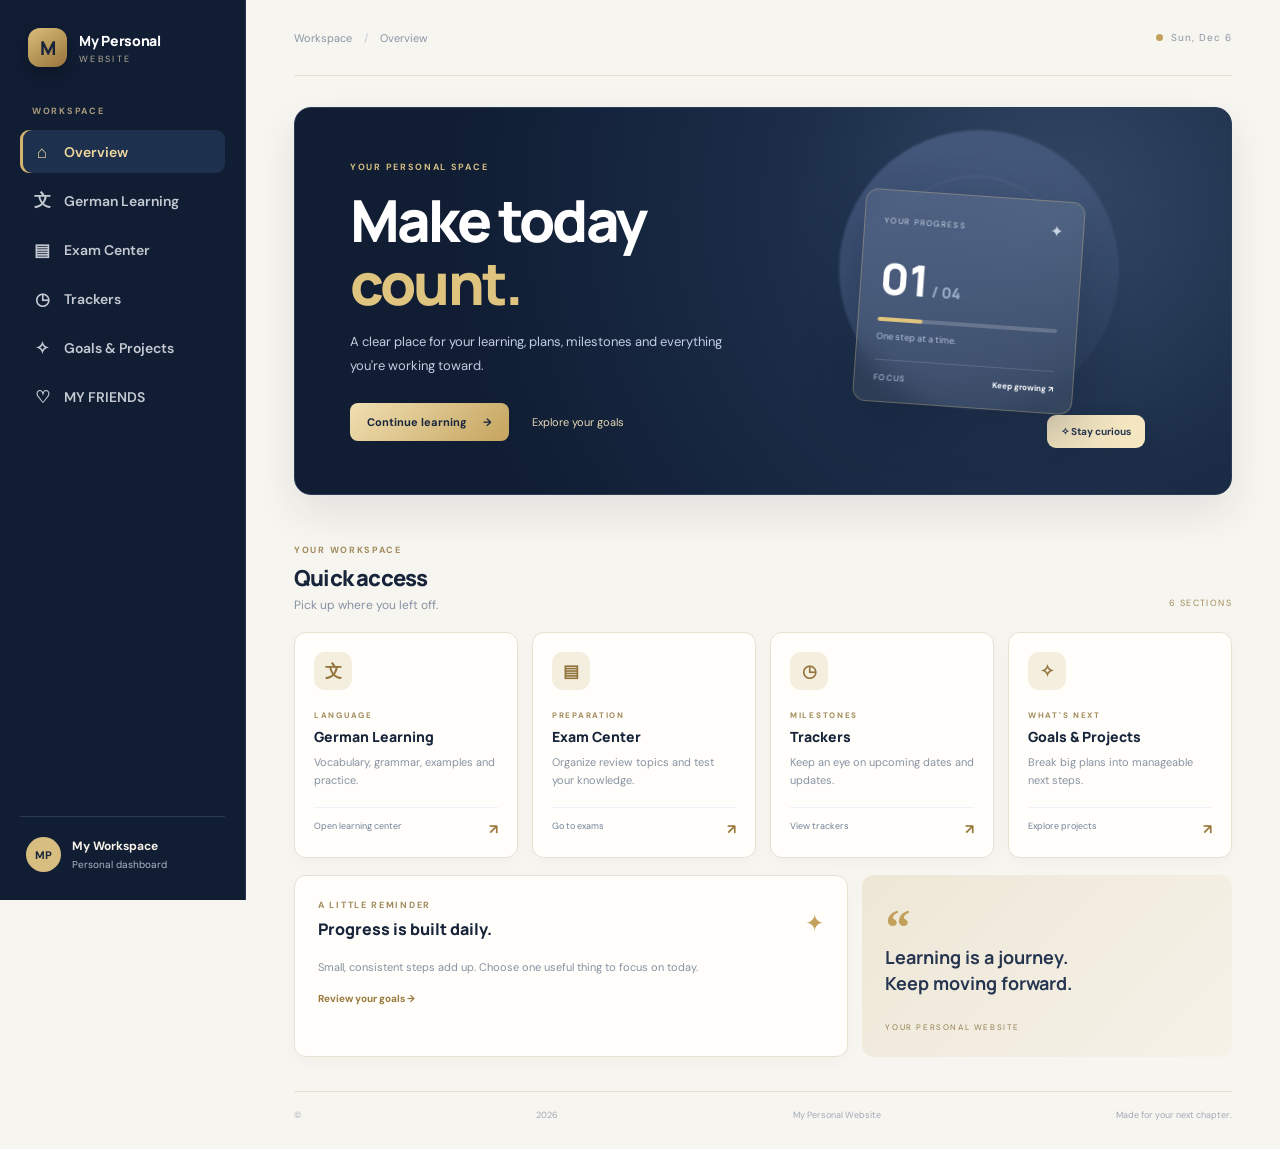
==== index.html @ 7b857af4 "Add MY FRIENDS navigation and refresh site assets" ====
<!doctype html>
<html lang="en">
<head>
  <meta charset="utf-8"><meta name="viewport" content="width=device-width, initial-scale=1">
  <meta name="description" content="My Personal Website — a personal hub for learning, exams, trackers and goals.">
  <title>My Personal Website</title><link rel="stylesheet" href="assets/style.css?v=3">
</head>
<body>
<div class="shell">
  <aside class="sidebar">
    <a class="brand" href="index.html"><span class="brand-mark">M</span><span><b>My Personal</b><small>WEBSITE</small></span></a>
    <div class="side-label">WORKSPACE</div>
    <nav class="nav">
      <a class="active" href="index.html"><span>⌂</span> Overview</a>
      <a href="german.html"><span>文</span> German Learning</a>
      <a href="exams.html"><span>▤</span> Exam Center</a>
      <a href="trackers.html"><span>◷</span> Trackers</a>
      <a href="goals.html"><span>✧</span> Goals & Projects</a>
      <a href="friends.html"><span>♡</span> MY FRIENDS</a>
    </nav>
    <div class="sidebar-bottom"><div class="avatar">MP</div><div><b>My Workspace</b><small>Personal dashboard</small></div></div>
  </aside>
  <main class="main">
    <header class="topbar"><div class="breadcrumb">Workspace <span>/</span> Overview</div><div class="top-actions"><span class="live-dot"></span><span id="today"></span></div></header>
    <section class="hero">
      <div class="hero-copy"><div class="eyebrow">YOUR PERSONAL SPACE</div><h1>Make today<br><em>count.</em></h1><p>A clear place for your learning, plans, milestones and everything you're working toward.</p><div class="hero-actions"><a class="btn btn-light" href="german.html">Continue learning <span>→</span></a><a class="text-link" href="goals.html">Explore your goals</a></div></div>
      <div class="hero-art"><div class="orb orb-one"></div><div class="orb orb-two"></div><div class="glass-card"><div class="mini-top"><span>YOUR PROGRESS</span><span class="mini-icon">✦</span></div><div class="big-number">01<span> / 04</span></div><div class="progress-track"><i style="width:25%"></i></div><small>One step at a time.</small><div class="mini-line"></div><div class="mini-bottom"><span>FOCUS</span><b>Keep growing ↗</b></div></div><div class="float-chip">✧ Stay curious</div></div>
    </section>
    <section class="section-head"><div><div class="eyebrow dark">YOUR WORKSPACE</div><h2>Quick access</h2><p>Pick up where you left off.</p></div><span class="section-note">6 SECTIONS</span></section>
    <section class="card-grid">
      <a class="feature-card" href="german.html"><div class="feature-icon lavender">文</div><div class="card-kicker">LANGUAGE</div><h3>German Learning</h3><p>Vocabulary, grammar, examples and practice.</p><div class="card-foot">Open learning center <b>↗</b></div></a>
      <a class="feature-card" href="exams.html"><div class="feature-icon blue">▤</div><div class="card-kicker">PREPARATION</div><h3>Exam Center</h3><p>Organize review topics and test your knowledge.</p><div class="card-foot">Go to exams <b>↗</b></div></a>
      <a class="feature-card" href="trackers.html"><div class="feature-icon peach">◷</div><div class="card-kicker">MILESTONES</div><h3>Trackers</h3><p>Keep an eye on upcoming dates and updates.</p><div class="card-foot">View trackers <b>↗</b></div></a>
      <a class="feature-card" href="goals.html"><div class="feature-icon mint">✧</div><div class="card-kicker">WHAT'S NEXT</div><h3>Goals & Projects</h3><p>Break big plans into manageable next steps.</p><div class="card-foot">Explore projects <b>↗</b></div></a>
    </section>
    <section class="bottom-grid"><div class="panel"><div class="panel-head"><div><div class="eyebrow dark">A LITTLE REMINDER</div><h3>Progress is built daily.</h3></div><span class="spark">✦</span></div><p>Small, consistent steps add up. Choose one useful thing to focus on today.</p><a class="inline-link" href="goals.html">Review your goals →</a></div><div class="quote-panel"><div class="quote-mark">“</div><blockquote>Learning is a journey.<br>Keep moving forward.</blockquote><span>YOUR PERSONAL WEBSITE</span></div></section>
    <footer>© <span class="year"></span> My Personal Website <span>Made for your next chapter.</span></footer>
  </main>
</div><script src="assets/app.js?v=3"></script></body></html>
---- assets/style.css ----
@import url('https://fonts.googleapis.com/css2?family=DM+Sans:wght@400;500;600;700&family=Manrope:wght@400;500;600;700;800&display=swap');
:root{--ink:#17243a;--muted:#788397;--line:#e8edf3;--navy:#14233b;--blue:#6f8fe8;--bg:#f6f8fb}*{box-sizing:border-box}body{margin:0;background:var(--bg);color:var(--ink);font-family:'DM Sans',sans-serif;font-size:14px}.shell{min-height:100vh}.sidebar{position:fixed;inset:0 auto 0 0;width:246px;background:#fff;border-right:1px solid var(--line);padding:28px 20px;display:flex;flex-direction:column;z-index:5}.brand{display:flex;align-items:center;gap:12px;text-decoration:none;color:var(--ink);padding:0 8px 38px}.brand-mark{width:39px;height:39px;border-radius:12px;background:linear-gradient(145deg,#263c60,#7792d8);display:grid;place-items:center;color:white;font:800 19px Manrope;box-shadow:0 7px 16px #526b9c35}.brand b{display:block;font:800 14px Manrope;letter-spacing:-.3px}.brand small{display:block;font-size:9px;letter-spacing:2.3px;color:#8994a6;margin-top:3px}.side-label,.eyebrow,.card-kicker{font-size:9px;letter-spacing:1.7px;font-weight:700;color:#9aa5b5}.side-label{padding:0 12px 13px}.nav{display:grid;gap:6px}.nav a{height:43px;display:flex;align-items:center;gap:13px;padding:0 13px;text-decoration:none;color:#738096;border-radius:9px;font-weight:600;transition:.2s}.nav a span{width:18px;text-align:center;font-size:17px}.nav a:hover,.nav a.active{background:#f0f3fa;color:#304d80}.nav a.active{box-shadow:inset 3px 0 #718bd0}.sidebar-bottom{margin-top:auto;border-top:1px solid var(--line);padding:20px 6px 0;display:flex;align-items:center;gap:11px}.avatar{width:35px;height:35px;border-radius:50%;background:#e8edf8;color:#526b9c;display:grid;place-items:center;font-size:11px;font-weight:700}.sidebar-bottom b{display:block;font-size:12px}.sidebar-bottom small{font-size:10px;color:#96a0af}.main{margin-left:246px;padding:0 48px 28px;max-width:1600px}.topbar{height:76px;display:flex;align-items:center;justify-content:space-between;border-bottom:1px solid var(--line);font-size:11px;color:#8a95a6}.breadcrumb span{padding:0 9px;color:#c1c8d2}.breadcrumb a{color:inherit;text-decoration:none}.top-actions{font-size:10px;letter-spacing:1px;display:flex;align-items:center;gap:8px}.live-dot{width:7px;height:7px;border-radius:50%;background:#72b99c}.hero{margin:31px 0 49px;min-height:330px;border-radius:17px;background:linear-gradient(112deg,#14233b 0%,#243c61 64%,#415b86 100%);color:white;overflow:hidden;position:relative;padding:53px 55px;display:flex;align-items:center}.hero-copy{position:relative;z-index:2;max-width:480px}.hero .eyebrow{color:#a9bbdc}.hero h1,.page-hero h1{font:800 clamp(38px,5vw,58px)/1.08 Manrope;letter-spacing:-2.8px;margin:16px 0}.hero h1 em,.page-hero h1 em{font-style:normal;color:#a9bce9}.hero p{color:#c3cde0;line-height:1.8;max-width:390px;font-size:13px}.hero-actions{display:flex;align-items:center;gap:23px;margin-top:26px}.btn{border:0;border-radius:8px;padding:12px 17px;font:700 11px 'DM Sans';cursor:pointer;text-decoration:none;display:inline-flex;align-items:center;gap:16px;transition:.2s}.btn:hover{transform:translateY(-1px)}.btn-light{background:white;color:#203654}.btn-dark{background:#1d3150;color:white}.text-link{font-size:11px;color:#d5deee;text-decoration:none}.hero-art{position:absolute;right:8%;top:0;width:40%;height:100%;display:grid;place-items:center}.orb{position:absolute;border-radius:50%;filter:blur(1px)}.orb-one{width:280px;height:280px;background:linear-gradient(135deg,#8ea5dc55,#8ea5dc08);right:10%;top:22px}.orb-two{width:190px;height:190px;border:1px solid #ffffff20;right:23%;top:68px}.glass-card{width:220px;padding:19px;border:1px solid #ffffff35;background:#ffffff12;backdrop-filter:blur(12px);border-radius:13px;position:relative;z-index:1;box-shadow:0 18px 60px #0b142b55;transform:rotate(4deg)}.mini-top,.mini-bottom{display:flex;justify-content:space-between;align-items:center;font-size:8px;letter-spacing:1.3px;color:#cbd5e8}.mini-icon{font-size:16px}.big-number{font:800 43px Manrope;margin:18px 0 10px}.big-number span{font-size:15px;color:#9aabc9}.progress-track{height:4px;background:#ffffff30;border-radius:8px;overflow:hidden}.progress-track i{display:block;height:100%;background:#c1d0f2;border-radius:8px}.glass-card>small{display:block;color:#b6c4dd;font-size:9px;margin-top:9px}.mini-line{height:1px;background:#ffffff24;margin:17px 0 12px}.mini-bottom b{color:white;letter-spacing:0}.float-chip{position:absolute;bottom:46px;right:3%;padding:10px 14px;border-radius:9px;background:#ffffffeb;color:#354a6d;font-size:10px;font-weight:700;box-shadow:0 8px 20px #11182720}.section-head{display:flex;justify-content:space-between;align-items:end;margin:0 0 19px}.eyebrow.dark{color:#94a0b1}.section-head h2,.content-panel h2{font:800 22px Manrope;letter-spacing:-.8px;margin:7px 0 4px}.section-head p{color:#8792a3;font-size:12px;margin:0}.section-note{font-size:9px;letter-spacing:1.4px;color:#a0a9b7;padding-bottom:4px}.card-grid{display:grid;grid-template-columns:repeat(4,1fr);gap:14px}.feature-card,.topic-card{background:white;border:1px solid var(--line);border-radius:12px;padding:19px;text-decoration:none;color:inherit;transition:.2s;min-width:0}.feature-card:hover{transform:translateY(-3px);box-shadow:0 12px 30px #263a5c10;border-color:#d8e0ee}.feature-icon{width:38px;height:38px;border-radius:11px;display:grid;place-items:center;font-weight:700;font-size:17px;margin-bottom:20px}.lavender{background:#f0edfc;color:#8174c8}.blue{background:#eaf1fc;color:#6486c5}.peach{background:#fff0e7;color:#d48b61}.mint{background:#e8f5f0;color:#64a58d}.card-kicker{font-size:8px}.feature-card h3,.topic-card h3,.step-card h3{font:800 14px Manrope;margin:7px 0}.feature-card p,.topic-card p,.step-card p{font-size:11px;line-height:1.65;color:#8792a3;min-height:37px;margin:0}.card-foot{border-top:1px solid #eff2f6;margin-top:17px;padding-top:12px;font-size:9px;color:#71809a;display:flex;justify-content:space-between}.card-foot b{font-size:14px;color:#506b9a}.bottom-grid{display:grid;grid-template-columns:1.2fr .8fr;gap:14px;margin-top:17px}.panel,.quote-panel{background:white;border:1px solid var(--line);border-radius:12px;padding:23px}.panel-head{display:flex;justify-content:space-between;align-items:center}.panel h3{font:800 16px Manrope;margin:7px 0}.panel p{font-size:11px;color:#8490a1;line-height:1.7}.spark{font-size:23px;color:#a2b3d6}.inline-link{font-size:10px;font-weight:700;color:#5873a3;text-decoration:none}.quote-panel{background:#edf1f8;border:0;position:relative;overflow:hidden}.quote-mark{font:700 50px Georgia;color:#9eafd0;height:39px}.quote-panel blockquote{font:700 18px/1.45 Manrope;color:#344967;margin:7px 0 20px}.quote-panel>span{font-size:8px;letter-spacing:1.6px;color:#8a98ae}.main footer{border-top:1px solid var(--line);margin-top:34px;padding-top:17px;display:flex;justify-content:space-between;color:#a1aab7;font-size:9px}.page-hero{padding:48px 0 28px}.page-hero h1{font-size:45px;color:#17243a;margin:13px 0}.page-hero h1 em{color:#718ac3}.page-hero p{color:#8591a2;font-size:13px;line-height:1.7}.stats-row{display:grid;grid-template-columns:repeat(3,1fr);gap:13px;margin:8px 0 38px}.stat-card{background:white;border:1px solid var(--line);border-radius:11px;padding:18px}.stat-card small{display:block;font-size:8px;letter-spacing:1.3px;color:#9aa5b5}.stat-card strong{display:block;font:800 17px Manrope;margin:10px 0 4px}.stat-card span{font-size:10px;color:#8c97a7}.topic-grid{display:grid;grid-template-columns:repeat(4,1fr);gap:13px}.topic-card{padding:18px}.topic-card .feature-icon{margin-bottom:15px}.tag{display:inline-block;background:#f0f3f8;color:#71809a;padding:6px 9px;border-radius:5px;font-size:9px;margin-top:14px}.content-panel{margin-top:26px}.content-panel h2{margin-bottom:14px}.vocab-list{display:grid;grid-template-columns:1fr 1fr;gap:0 22px}.vocab-list div{display:flex;justify-content:space-between;gap:10px;padding:13px 0;border-bottom:1px solid #eef1f5;font-size:11px}.vocab-list span{color:#8792a3}.callout{margin-top:18px;background:#f3f6fb;border-left:3px solid #8da2ce;padding:12px 14px;color:#687a99;font-size:10px}.checklist{display:grid;gap:13px;margin:20px 0}.checklist label{display:flex;align-items:center;gap:11px;font-size:12px;color:#536178}.checklist input{accent-color:#6d85ba;width:15px;height:15px}.add-row{display:flex;gap:8px;margin-top:18px}.add-row input{flex:1;min-width:0;border:1px solid #e4e9f0;border-radius:8px;padding:11px 12px;font:11px 'DM Sans';outline:none}.add-row input:focus{border-color:#8da2ce}.muted{color:#8b96a5}.small{font-size:10px}.steps-grid{display:grid;grid-template-columns:repeat(3,1fr);gap:13px}.step-card{background:white;border:1px solid var(--line);border-radius:11px;padding:20px}.step-card>b{font:800 20px Manrope;color:#a6b5d2}.step-card p{min-height:0}.tracker-grid{display:grid;grid-template-columns:1fr 1fr;gap:14px}.countdown-card{background:linear-gradient(135deg,#172944,#405b83);border-radius:13px;padding:27px;color:white;min-height:270px}.countdown-card .eyebrow{color:#b8c7e1}.countdown-card h2,.tracker-side h2{font:800 20px Manrope;margin:12px 0 5px}.countdown-card p,.tracker-side p{font-size:11px;color:#c1cde0;line-height:1.6}.countdown-number{font:800 65px Manrope;letter-spacing:-3px;margin:18px 0 0}.countdown-label{font-size:8px;letter-spacing:1.7px;color:#c5d2e8}.countdown-date{font-size:10px;color:#d5deed;margin-top:15px}.tracker-side{background:white;border:1px solid var(--line);border-radius:13px;padding:24px}.tracker-side .feature-icon{margin-bottom:13px}.tracker-side p{color:#8792a3}.station-list{list-style:none;padding:0;margin:12px 0 0}.station-list li{font-size:11px;border-top:1px solid #edf0f4;padding:10px 0;display:flex;justify-content:space-between;color:#58677e}.station-list button{border:0;background:none;color:#b0bac8;cursor:pointer}.goal-list{display:grid;gap:9px}.goal-item{display:flex;align-items:center;gap:11px;padding:11px 12px;border:1px solid #edf0f4;border-radius:8px;font-size:11px}.goal-item input{accent-color:#7189bd}.goal-item.done span{text-decoration:line-through;color:#a4adba}.goal-item button{margin-left:auto;border:0;background:none;color:#aab3c0;cursor:pointer}.empty{font-size:11px;color:#9aa4b2;padding:10px 0}@media(max-width:1100px){.main{padding:0 28px 25px}.card-grid,.topic-grid{grid-template-columns:repeat(2,1fr)}.hero-art{right:2%}}@media(max-width:760px){.sidebar{position:relative;width:auto;height:auto;padding:13px 16px;border-right:0;border-bottom:1px solid var(--line)}.brand{padding:0 3px 12px}.side-label,.sidebar-bottom{display:none}.nav{display:flex;overflow:auto;gap:4px}.nav a{height:36px;white-space:nowrap;padding:0 10px;font-size:10px}.nav a span{font-size:13px}.main{margin:0;padding:0 17px 24px}.topbar{height:54px}.hero{padding:32px 25px;min-height:300px;margin:20px 0 35px}.hero-art{opacity:.27;right:-16%;width:60%}.hero-copy{max-width:100%}.hero h1{font-size:43px}.card-grid,.topic-grid,.bottom-grid,.tracker-grid,.stats-row,.steps-grid{grid-template-columns:1fr 1fr}.page-hero{padding:35px 0 20px}.page-hero h1{font-size:37px}.vocab-list{grid-template-columns:1fr}.tracker-grid{grid-template-columns:1fr}.main footer{gap:10px}.float-chip{display:none}}@media(max-width:450px){.card-grid,.topic-grid,.stats-row,.steps-grid{grid-template-columns:1fr}.hero-actions{gap:12px;flex-wrap:wrap}.top-actions{font-size:8px}.section-head h2{font-size:20px}.feature-card p{min-height:0}}


/* Premium navy & gold theme */
:root{--ink:#17243a;--muted:#7d8798;--line:#e8e1d2;--navy:#101d33;--blue:#c5a45e;--bg:#f7f5ef}
body{background:#f7f5ef;color:#17243a}
.sidebar{background:#101d33;border-right:1px solid #263650;color:#f7f2e8}
.brand{color:#fff}
.brand-mark{background:linear-gradient(145deg,#d9bd7a,#98743a);color:#17243a;box-shadow:0 7px 18px #0004}
.brand small{color:#b7ad99}
.side-label{color:#a99b7c}
.nav a{color:#c4c9d2}
.nav a:hover,.nav a.active{background:#1d304d;color:#f0d99f}
.nav a.active{box-shadow:inset 3px 0 #d3b36e}
.sidebar-bottom{border-top-color:#293952}
.avatar{background:#d7bd80;color:#17243a}
.sidebar-bottom b{color:#f7f2e8}
.sidebar-bottom small{color:#aeb8c7}
.topbar{border-bottom-color:#e8e1d2}
.live-dot{background:#c3a15c}
.hero{background:radial-gradient(circle at 82% 25%,#344866 0,#1b2d48 34%,#101d33 75%);border:1px solid #293a54;box-shadow:0 18px 42px #17243a18}
.hero .eyebrow,.page-hero .eyebrow{color:#d5bd83}
.hero h1 em,.page-hero h1 em{color:#dfc47f}
.btn-light{background:linear-gradient(135deg,#f0dfb2,#c5a45e);color:#18263c}
.text-link{color:#e6d9b8}
.glass-card{border-color:#d8c18b55;background:#ffffff12}
.progress-track i{background:#e0c47e}
.float-chip{color:#263650;background:#f4e6c1}
.eyebrow.dark{color:#a18b5c}
.section-note,.card-kicker{color:#a18b5c}
.feature-card,.topic-card,.panel,.stat-card,.step-card,.tracker-side{border-color:#e8e1d2;box-shadow:0 5px 18px #342a1607}
.feature-card:hover{border-color:#cdb77e;box-shadow:0 14px 32px #342a1612}
.feature-icon.lavender,.feature-icon.blue,.feature-icon.peach,.feature-icon.mint{background:#f4eedf;color:#92733b}
.card-foot b,.inline-link{color:#9a783c}
.spark,.quote-mark{color:#c3a15c}
.quote-panel{background:linear-gradient(135deg,#eee7d7,#f6f2e8)}
.quote-panel blockquote{color:#263650}
.quote-panel>span{color:#927c53}
.panel,.feature-card,.topic-card,.stat-card,.step-card,.tracker-side{background:#fffefa}
.countdown-card{background:linear-gradient(135deg,#101d33,#263d5c);border:1px solid #b99a5c}
.countdown-card .eyebrow{color:#e0c47f}
.btn-dark{background:#172944;color:#f2dfb1}
.callout{background:#f4efdf;border-left-color:#c3a15c;color:#746341}
.tag{background:#f3eedf;color:#8a7040}
.checklist input,.goal-item input{accent-color:#b28e49}
.add-row input:focus{border-color:#c3a15c}
@media(max-width:760px){.sidebar{background:#101d33;border-bottom-color:#293952}.nav{scrollbar-color:#7b6947 #101d33}}
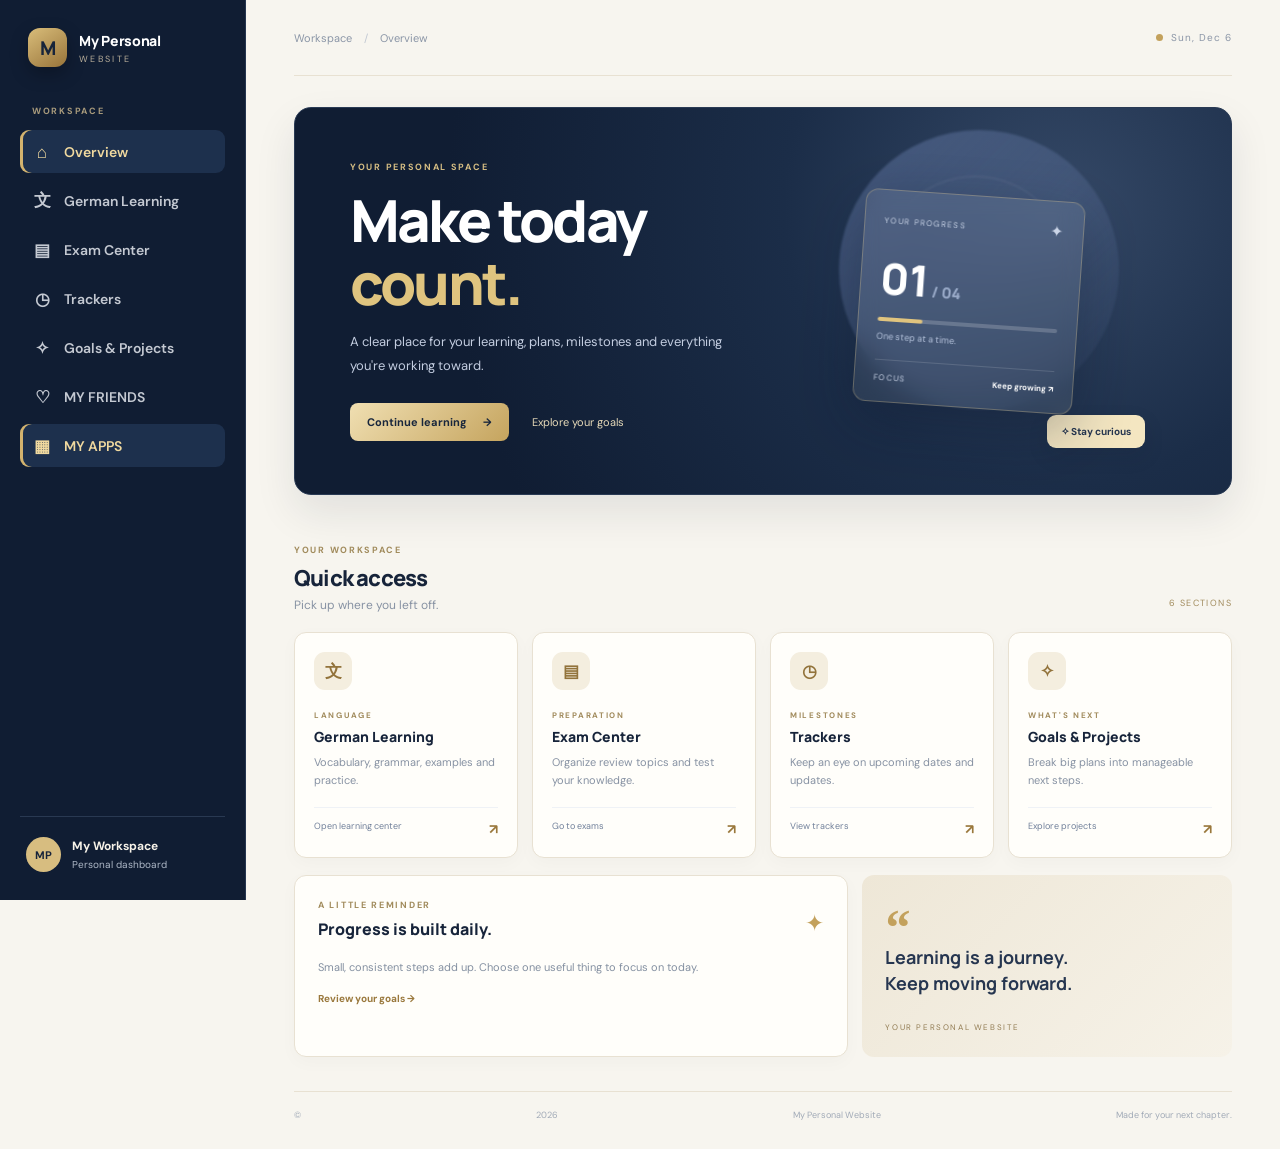
==== commit ebaffc34: "Add MY APPS to sidebar" ====
--- a/index.html
+++ b/index.html
@@ -17,6 +17,7 @@
       <a href="trackers.html"><span>◷</span> Trackers</a>
       <a href="goals.html"><span>✧</span> Goals & Projects</a>
       <a href="friends.html"><span>♡</span> MY FRIENDS</a>
+      <a class="active" href="apps.html"><span>▦</span> MY APPS</a>
     </nav>
     <div class="sidebar-bottom"><div class="avatar">MP</div><div><b>My Workspace</b><small>Personal dashboard</small></div></div>
   </aside>
--- a/assets/style.css
+++ b/assets/style.css
@@ -46,3 +46,34 @@
 .checklist input,.goal-item input{accent-color:#b28e49}
 .add-row input:focus{border-color:#c3a15c}
 @media(max-width:760px){.sidebar{background:#101d33;border-bottom-color:#293952}.nav{scrollbar-color:#7b6947 #101d33}}
+
+/* MY FRIENDS directory */
+.friends-toolbar{display:flex;gap:10px;align-items:center;justify-content:space-between;margin:8px 0 18px;flex-wrap:wrap}
+.friends-search{flex:1;min-width:190px;border:1px solid #e8e1d2;background:#fffefa;border-radius:9px;padding:12px 14px;font:12px 'DM Sans';color:#17243a}
+.friends-grid{display:grid;grid-template-columns:repeat(3,minmax(0,1fr));gap:14px}
+.friend-card{background:#fffefa;border:1px solid #e8e1d2;border-radius:13px;padding:19px;display:flex;flex-direction:column;align-items:flex-start;min-width:0}
+.friend-avatar{width:58px;height:58px;border-radius:50%;background:#f2ead8;border:2px solid #d8c18b;display:grid;place-items:center;overflow:hidden;color:#94743b;font:800 18px Manrope;margin-bottom:14px}
+.friend-avatar img{width:100%;height:100%;object-fit:cover}
+.friend-name{font:800 14px Manrope;color:#17243a;overflow-wrap:anywhere}
+.friend-meta{font-size:10px;color:#8b96a5;margin:5px 0 14px}
+.friend-actions{display:flex;gap:8px;margin-top:auto;width:100%;flex-wrap:wrap}
+.friend-actions a,.friend-actions button{border:0;border-radius:7px;padding:9px 11px;font:700 10px 'DM Sans';text-decoration:none;cursor:pointer}
+.friend-open{background:#172944;color:#f2dfb1}
+.friend-remove{background:#f3eedf;color:#92733b}
+.friend-empty{border:1px dashed #d9cba9;background:#fffdf7;border-radius:12px;padding:25px;color:#7e8795;font-size:12px;line-height:1.7;grid-column:1/-1}
+.friend-form{display:grid;grid-template-columns:1fr 1fr;gap:10px;margin-top:15px}
+.friend-form input{width:100%;border:1px solid #e8e1d2;background:#fffefa;border-radius:8px;padding:11px 12px;font:11px 'DM Sans';min-width:0}
+.friend-form .wide{grid-column:1/-1}
+.friend-note{font-size:10px;line-height:1.7;color:#8b96a5}
+@media(max-width:1000px){.friends-grid{grid-template-columns:repeat(2,minmax(0,1fr))}}
+@media(max-width:600px){.friends-grid,.friend-form{grid-template-columns:1fr}.friend-form .wide{grid-column:auto}}
+
+/* Messenger-inspired MY FRIENDS layout */
+.friends-main{min-height:100vh}.messenger-wrap{height:min(690px,calc(100vh - 145px));min-height:480px;margin:24px 0 20px;background:#fffefa;border:1px solid #e7e0d1;border-radius:13px;overflow:hidden;display:grid;grid-template-columns:310px minmax(0,1fr);box-shadow:0 10px 35px #17243a0a}
+.messenger-list{border-right:1px solid #e9e4da;display:flex;flex-direction:column;min-height:0}.messenger-list-head{padding:23px 21px 16px;display:flex;justify-content:space-between;align-items:center}.messenger-list-head h1{font:800 25px Manrope;letter-spacing:-1px;margin:6px 0 0;color:#17243a}.new-chat-icon{width:34px;height:34px;border-radius:50%;display:grid;place-items:center;background:#f2ead8;color:#8b6d36;text-decoration:none;font-size:22px}
+.messenger-list .friends-search{margin:0 16px 14px;width:calc(100% - 32px);background:#f4f2ed;border:0;border-radius:20px;padding:11px 15px}.friends-list-title{font-size:9px;letter-spacing:1.5px;color:#9a8a68;font-weight:700;padding:0 20px 9px}.messenger-friends{overflow:auto;padding:0 8px 12px}
+.messenger-friend{display:flex;align-items:center;gap:11px;width:100%;padding:11px 10px;border:0;background:transparent;text-align:left;border-radius:9px;cursor:pointer;color:#17243a}.messenger-friend:hover,.messenger-friend.selected{background:#f3efe5}.messenger-friend .friend-avatar{width:45px;height:45px;flex:0 0 45px;margin:0;border:0;background:#eee5d2;font-size:14px}.messenger-friend-copy{min-width:0;flex:1}.messenger-friend-copy strong{display:block;font:700 12px 'DM Sans';white-space:nowrap;overflow:hidden;text-overflow:ellipsis}.messenger-friend-copy small{display:block;color:#9299a4;font-size:10px;margin-top:4px}.messenger-friend .friend-open-mini{font-size:9px;color:#92733b;text-decoration:none;padding:6px}
+.messenger-chat{position:relative;min-width:0;min-height:0;background:#fffefa}.chat-empty-state{height:100%;display:flex;align-items:center;justify-content:center;flex-direction:column;text-align:center;padding:30px}.empty-chat-icon,.chat-intro-icon{width:70px;height:70px;border-radius:50%;background:#f2ead8;color:#a18348;display:grid;place-items:center;font-size:30px;margin-bottom:17px}.chat-empty-state h2{font:800 20px Manrope;margin:0 0 8px}.chat-empty-state p{max-width:310px;color:#8b96a5;font-size:11px;line-height:1.7}.chat-active{height:100%;display:flex;flex-direction:column}.chat-active[hidden]{display:none}
+.chat-header{height:76px;border-bottom:1px solid #eee9df;padding:12px 20px;display:flex;align-items:center;justify-content:space-between;gap:12px}.chat-person{display:flex;align-items:center;gap:11px;min-width:0}.chat-person .friend-avatar{width:43px;height:43px;margin:0;flex:0 0 43px}.chat-person strong{display:block;font:700 12px 'DM Sans';color:#17243a}.chat-person small{display:block;font-size:10px;color:#8d97a5;margin-top:4px}.chat-zoom-link{font-size:10px;font-weight:700;color:#8b6d36;text-decoration:none;white-space:nowrap;background:#f4eedf;padding:10px 12px;border-radius:7px}
+.chat-history{flex:1;display:flex;flex-direction:column;align-items:center;justify-content:center;text-align:center;padding:25px}.chat-intro-icon{width:58px;height:58px;font-size:24px;margin-bottom:12px}.chat-history h3{font:800 16px Manrope;margin:0 0 7px}.chat-history p{font-size:11px;color:#8b96a5;line-height:1.65;margin:4px 0;max-width:300px}.chat-history .chat-hint{margin:12px 0 17px;color:#927b50}.chat-composer{margin:0 18px 17px;padding:10px 13px;border:1px solid #e9e4da;border-radius:24px;display:flex;align-items:center;justify-content:space-between;gap:12px;background:#f8f6f0}.chat-composer span{font-size:10px;color:#969da8}.chat-composer button{width:30px;height:30px;border:0;border-radius:50%;background:#d9c18b;color:#fff;opacity:.55}.add-contact-panel{margin-top:18px}
+@media(max-width:900px){.messenger-wrap{grid-template-columns:260px minmax(0,1fr)}}@media(max-width:650px){.messenger-wrap{height:auto;min-height:620px;grid-template-columns:1fr;grid-template-rows:300px 320px}.messenger-list{border-right:0;border-bottom:1px solid #e9e4da}.messenger-friends{max-height:190px}.messenger-chat{min-height:320px}.chat-empty-state{min-height:320px}.chat-header{height:66px;padding:10px 13px}.chat-composer{margin:0 10px 12px}}
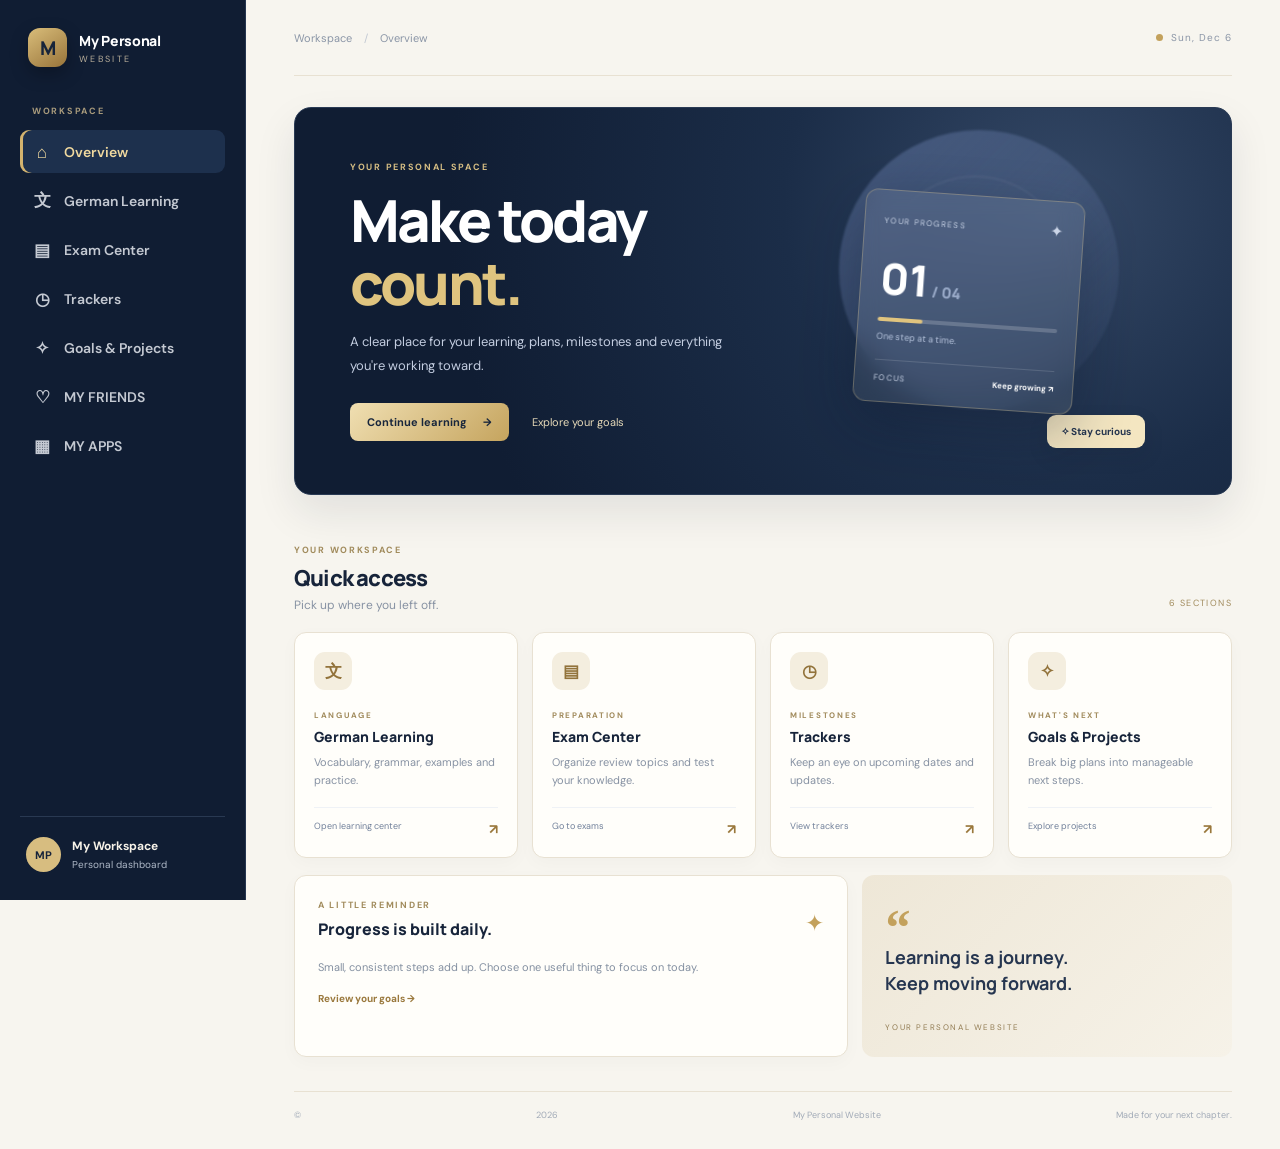
==== commit 6412727c: "Correct active navigation state" ====
--- a/index.html
+++ b/index.html
@@ -17,7 +17,7 @@
       <a href="trackers.html"><span>◷</span> Trackers</a>
       <a href="goals.html"><span>✧</span> Goals & Projects</a>
       <a href="friends.html"><span>♡</span> MY FRIENDS</a>
-      <a class="active" href="apps.html"><span>▦</span> MY APPS</a>
+      <a href="apps.html"><span>▦</span> MY APPS</a>
     </nav>
     <div class="sidebar-bottom"><div class="avatar">MP</div><div><b>My Workspace</b><small>Personal dashboard</small></div></div>
   </aside>
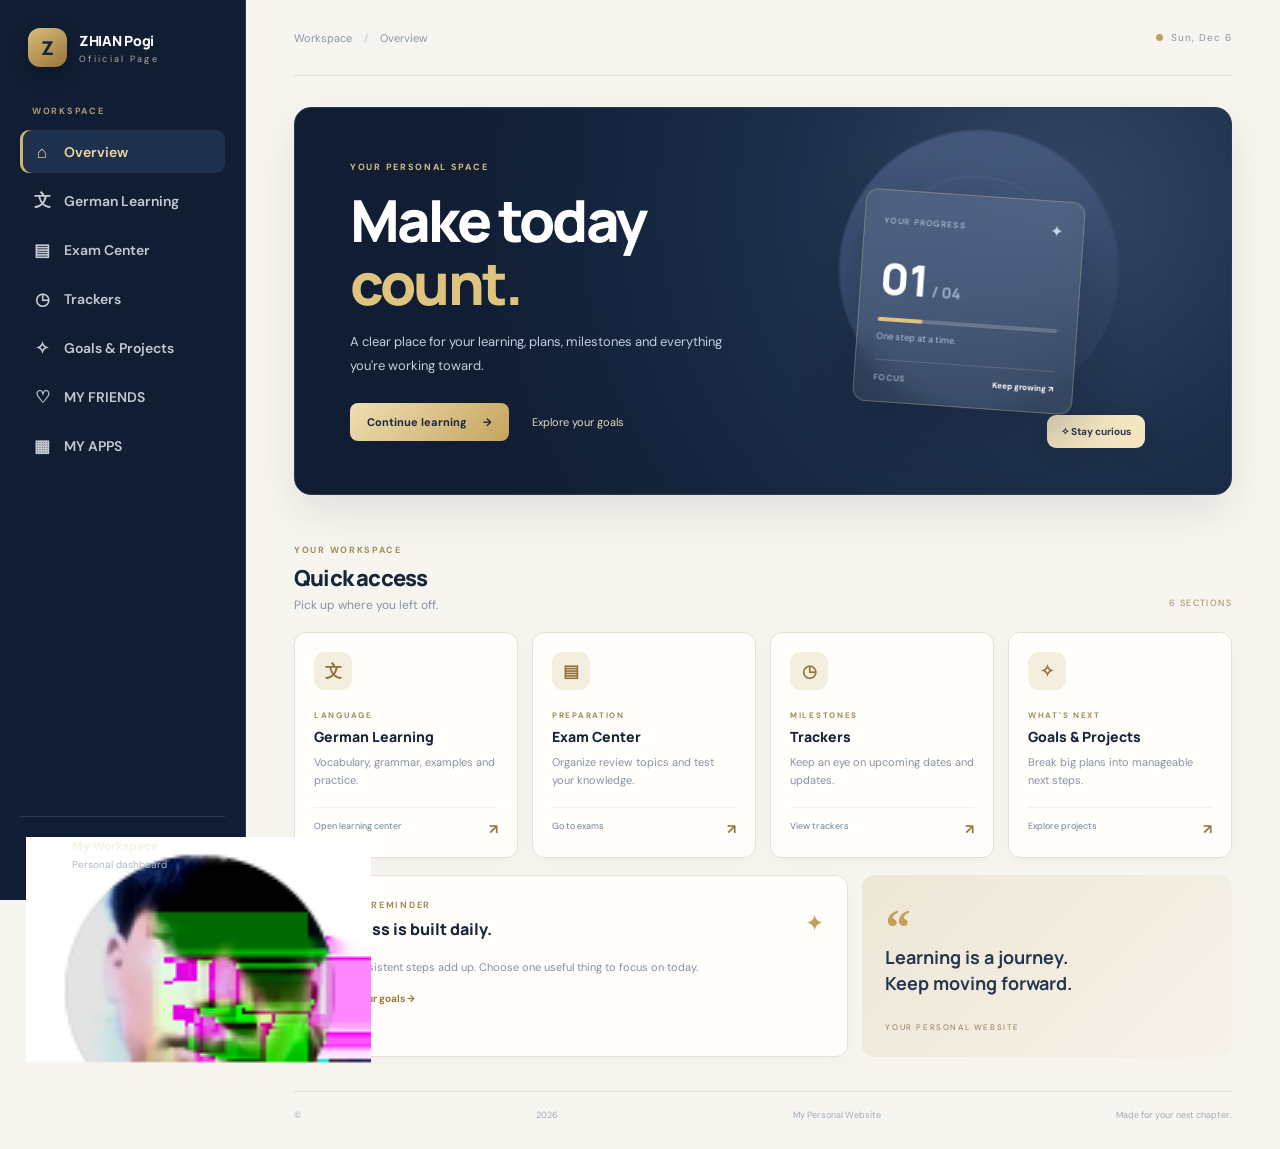
==== commit bf903d45: "Update portal name and profile photo" ====
--- a/index.html
+++ b/index.html
@@ -3,12 +3,12 @@
 <head>
   <meta charset="utf-8"><meta name="viewport" content="width=device-width, initial-scale=1">
   <meta name="description" content="My Personal Website — a personal hub for learning, exams, trackers and goals.">
-  <title>My Personal Website</title><link rel="stylesheet" href="assets/style.css?v=3">
+  <title>My Personal Website</title><link rel="stylesheet" href="assets/style.css?v=4">
 </head>
 <body>
 <div class="shell">
   <aside class="sidebar">
-    <a class="brand" href="index.html"><span class="brand-mark">M</span><span><b>My Personal</b><small>WEBSITE</small></span></a>
+    <a class="brand" href="index.html"><span class="brand-mark">Z</span><span><b>ZHIAN Pogi</b><small>Ofiicial Page</small></span></a>
     <div class="side-label">WORKSPACE</div>
     <nav class="nav">
       <a class="active" href="index.html"><span>⌂</span> Overview</a>
@@ -19,7 +19,7 @@
       <a href="friends.html"><span>♡</span> MY FRIENDS</a>
       <a href="apps.html"><span>▦</span> MY APPS</a>
     </nav>
-    <div class="sidebar-bottom"><div class="avatar">MP</div><div><b>My Workspace</b><small>Personal dashboard</small></div></div>
+    <div class="sidebar-bottom"><div class="avatar"><img src="assets/zhian-profile.svg" alt="Profile photo"></div><div><b>My Workspace</b><small>Personal dashboard</small></div></div>
   </aside>
   <main class="main">
     <header class="topbar"><div class="breadcrumb">Workspace <span>/</span> Overview</div><div class="top-actions"><span class="live-dot"></span><span id="today"></span></div></header>
--- a/assets/style.css
+++ b/assets/style.css
@@ -77,3 +77,76 @@
 .chat-header{height:76px;border-bottom:1px solid #eee9df;padding:12px 20px;display:flex;align-items:center;justify-content:space-between;gap:12px}.chat-person{display:flex;align-items:center;gap:11px;min-width:0}.chat-person .friend-avatar{width:43px;height:43px;margin:0;flex:0 0 43px}.chat-person strong{display:block;font:700 12px 'DM Sans';color:#17243a}.chat-person small{display:block;font-size:10px;color:#8d97a5;margin-top:4px}.chat-zoom-link{font-size:10px;font-weight:700;color:#8b6d36;text-decoration:none;white-space:nowrap;background:#f4eedf;padding:10px 12px;border-radius:7px}
 .chat-history{flex:1;display:flex;flex-direction:column;align-items:center;justify-content:center;text-align:center;padding:25px}.chat-intro-icon{width:58px;height:58px;font-size:24px;margin-bottom:12px}.chat-history h3{font:800 16px Manrope;margin:0 0 7px}.chat-history p{font-size:11px;color:#8b96a5;line-height:1.65;margin:4px 0;max-width:300px}.chat-history .chat-hint{margin:12px 0 17px;color:#927b50}.chat-composer{margin:0 18px 17px;padding:10px 13px;border:1px solid #e9e4da;border-radius:24px;display:flex;align-items:center;justify-content:space-between;gap:12px;background:#f8f6f0}.chat-composer span{font-size:10px;color:#969da8}.chat-composer button{width:30px;height:30px;border:0;border-radius:50%;background:#d9c18b;color:#fff;opacity:.55}.add-contact-panel{margin-top:18px}
 @media(max-width:900px){.messenger-wrap{grid-template-columns:260px minmax(0,1fr)}}@media(max-width:650px){.messenger-wrap{height:auto;min-height:620px;grid-template-columns:1fr;grid-template-rows:300px 320px}.messenger-list{border-right:0;border-bottom:1px solid #e9e4da}.messenger-friends{max-height:190px}.messenger-chat{min-height:320px}.chat-empty-state{min-height:320px}.chat-header{height:66px;padding:10px 13px}.chat-composer{margin:0 10px 12px}}
+
+
+/* MY APPS launcher */
+.app-launch-grid{display:grid;grid-template-columns:repeat(4,minmax(0,1fr));gap:14px}
+.app-launch-card{min-height:145px;background:#fff;border:1px solid var(--line);border-radius:13px;padding:20px 17px;display:flex;flex-direction:column;align-items:flex-start;gap:8px;text-decoration:none;color:var(--ink);transition:.2s}
+.app-launch-card:hover{transform:translateY(-3px);box-shadow:0 12px 30px #263a5c12;border-color:#d9c99f}
+.app-launch-card strong{font:800 13px Manrope}
+.app-launch-card small{font-size:10px;color:#8993a2}
+.app-launch-icon{width:42px;height:42px;border-radius:12px;display:grid;place-items:center;color:white;font:800 22px Manrope;margin-bottom:7px}
+.app-launch-icon.facebook{background:#1877f2}.app-launch-icon.zoom{background:#2d8cff}.app-launch-icon.gmail{background:#d94b3d}.app-launch-icon.calendar{background:#39875a;font-size:16px}.app-launch-icon.youtube{background:#e62117}.app-launch-icon.spotify{background:#168b50}.app-launch-icon.google{background:#4285f4}.app-launch-icon.canva{background:#287caa}
+.app-custom-panel{background:#fff;border:1px solid var(--line);border-radius:13px;padding:22px}
+.app-add-row input{min-width:0}
+.app-add-row button{white-space:nowrap}
+.app-custom-list{display:grid;gap:8px;margin-top:14px}
+.app-custom-row{display:flex;align-items:center;justify-content:space-between;gap:12px;padding:11px 13px;border:1px solid #edf0f4;border-radius:8px;font-size:11px}
+.app-custom-row a{color:#526d9f;text-decoration:none;font-weight:700;overflow-wrap:anywhere}
+.app-custom-row button{border:0;background:transparent;color:#9a6c5e;font-size:10px;cursor:pointer}
+@media(max-width:1100px){.app-launch-grid{grid-template-columns:repeat(3,minmax(0,1fr))}}
+@media(max-width:760px){.app-launch-grid{grid-template-columns:repeat(2,minmax(0,1fr))}.app-add-row{flex-wrap:wrap}.app-add-row input{flex:1 1 100%}.app-add-row button{width:100%;justify-content:center}}
+
+
+/* In-portal app viewer */
+.app-launch-card{width:100%;text-align:left;font-family:inherit;cursor:pointer}
+.app-launch-card:focus-visible,.app-tool-button:focus-visible{outline:3px solid #c5a45e;outline-offset:3px}
+.app-viewer{background:#fff;border:1px solid var(--line);border-radius:13px;overflow:hidden;margin:4px 0 25px;box-shadow:0 10px 28px #17243a0b}
+.app-viewer-toolbar{min-height:57px;padding:10px 15px;display:flex;align-items:center;justify-content:space-between;gap:12px;border-bottom:1px solid var(--line);background:#fff}
+.app-viewer-title,.app-viewer-actions{display:flex;align-items:center;gap:12px}
+.app-viewer-title strong{font:800 13px Manrope}
+.app-viewer-dot{width:8px;height:8px;border-radius:50%;background:#c5a45e}
+.app-tool-button{display:inline-flex;align-items:center;justify-content:center;border:1px solid #e6e9ef;border-radius:7px;background:#fff;color:#536581;text-decoration:none;padding:8px 11px;font:600 10px 'DM Sans';cursor:pointer}
+.app-tool-button:hover{background:#f6f5f0;border-color:#d8c79d}
+.app-frame-wrap{height:calc(100vh - 250px);min-height:460px;position:relative;background:#f3f5f8}
+.app-frame-wrap iframe{position:absolute;inset:0;width:100%;height:100%;border:0;background:#fff}
+.app-frame-loading{position:absolute;z-index:1;top:12px;left:12px;padding:8px 11px;border-radius:7px;background:#fff;color:#65738a;font-size:10px;box-shadow:0 3px 12px #00000012}
+.app-frame-note{padding:10px 14px;margin:0;color:#8792a3;font-size:10px;border-top:1px solid #edf0f4;line-height:1.6}
+.app-custom-open{border:0;background:transparent;color:#526d9f;text-decoration:none;font:700 11px 'DM Sans';cursor:pointer;text-align:left;overflow-wrap:anywhere}
+@media(max-width:760px){.app-frame-wrap{height:calc(100vh - 280px);min-height:400px}.app-viewer-toolbar{align-items:flex-start;flex-direction:column}.app-viewer-actions{width:100%;justify-content:space-between}}
+
+
+/* Per-app portal appearance presets */
+.app-theme-control{display:flex;align-items:center;gap:7px;color:#7d8797;font:600 10px 'DM Sans';white-space:nowrap}
+.app-theme-control select{max-width:145px;border:1px solid #e3e7ed;border-radius:7px;padding:8px 9px;background:#fff;color:#26364d;font:600 10px 'DM Sans'}
+.app-viewer[data-theme="midnight"]{background:#07111f;border-color:#1d3554}
+.app-viewer[data-theme="midnight"] .app-viewer-toolbar,.app-viewer[data-theme="midnight"] .app-frame-note{background:#0b1728;border-color:#203650;color:#c5d2e3}
+.app-viewer[data-theme="midnight"] .app-viewer-title strong{color:#e9f2ff}
+.app-viewer[data-theme="midnight"] .app-frame-wrap{background:#050b14}
+.app-viewer[data-theme="midnight"] .app-tool-button{background:#14243a;border-color:#284566;color:#d9e9ff}
+.app-viewer[data-theme="navy-gold"]{background:#101d32;border-color:#8d7440}
+.app-viewer[data-theme="navy-gold"] .app-viewer-toolbar,.app-viewer[data-theme="navy-gold"] .app-frame-note{background:#14243d;border-color:#51472f;color:#e5d8b7}
+.app-viewer[data-theme="navy-gold"] .app-viewer-title strong{color:#f4e7c5}
+.app-viewer[data-theme="navy-gold"] .app-frame-wrap{background:#0b1423}
+.app-viewer[data-theme="navy-gold"] .app-tool-button{background:#1d304c;border-color:#9b824c;color:#f0dfb5}
+.app-viewer[data-theme="charcoal"]{background:#17191d;border-color:#3a3d44}
+.app-viewer[data-theme="charcoal"] .app-viewer-toolbar,.app-viewer[data-theme="charcoal"] .app-frame-note{background:#202329;border-color:#3a3d44;color:#d2d5db}
+.app-viewer[data-theme="charcoal"] .app-viewer-title strong{color:#f4f5f7}
+.app-viewer[data-theme="charcoal"] .app-frame-wrap{background:#111317}
+.app-viewer[data-theme="charcoal"] .app-tool-button{background:#2b3038;border-color:#454b55;color:#f0f2f5}
+.app-viewer[data-theme="ocean"]{background:#eaf4ff;border-color:#a9c9ec}
+.app-viewer[data-theme="ocean"] .app-viewer-toolbar,.app-viewer[data-theme="ocean"] .app-frame-note{background:#e1efff;border-color:#bfd8f4;color:#315477}
+.app-viewer[data-theme="ocean"] .app-viewer-title strong{color:#173e69}
+.app-viewer[data-theme="ocean"] .app-frame-wrap{background:#d7eaff}
+.app-viewer[data-theme="ocean"] .app-tool-button{background:#f5faff;border-color:#b6d1ef;color:#245487}
+.app-viewer[data-theme="forest"]{background:#10231d;border-color:#315e4b}
+.app-viewer[data-theme="forest"] .app-viewer-toolbar,.app-viewer[data-theme="forest"] .app-frame-note{background:#173328;border-color:#315e4b;color:#cce4d5}
+.app-viewer[data-theme="forest"] .app-viewer-title strong{color:#e4f5e9}
+.app-viewer[data-theme="forest"] .app-frame-wrap{background:#0c1b16}
+.app-viewer[data-theme="forest"] .app-tool-button{background:#214536;border-color:#47765e;color:#e0f4e7}
+.app-viewer[data-theme="violet"]{background:#211936;border-color:#554078}
+.app-viewer[data-theme="violet"] .app-viewer-toolbar,.app-viewer[data-theme="violet"] .app-frame-note{background:#2d2145;border-color:#554078;color:#e0d4f5}
+.app-viewer[data-theme="violet"] .app-viewer-title strong{color:#f2eaff}
+.app-viewer[data-theme="violet"] .app-frame-wrap{background:#191329}
+.app-viewer[data-theme="violet"] .app-tool-button{background:#3b2c59;border-color:#6b5491;color:#f1e9ff}
+@media(max-width:760px){.app-theme-control{width:100%;justify-content:space-between}.app-theme-control select{flex:1;max-width:none}}
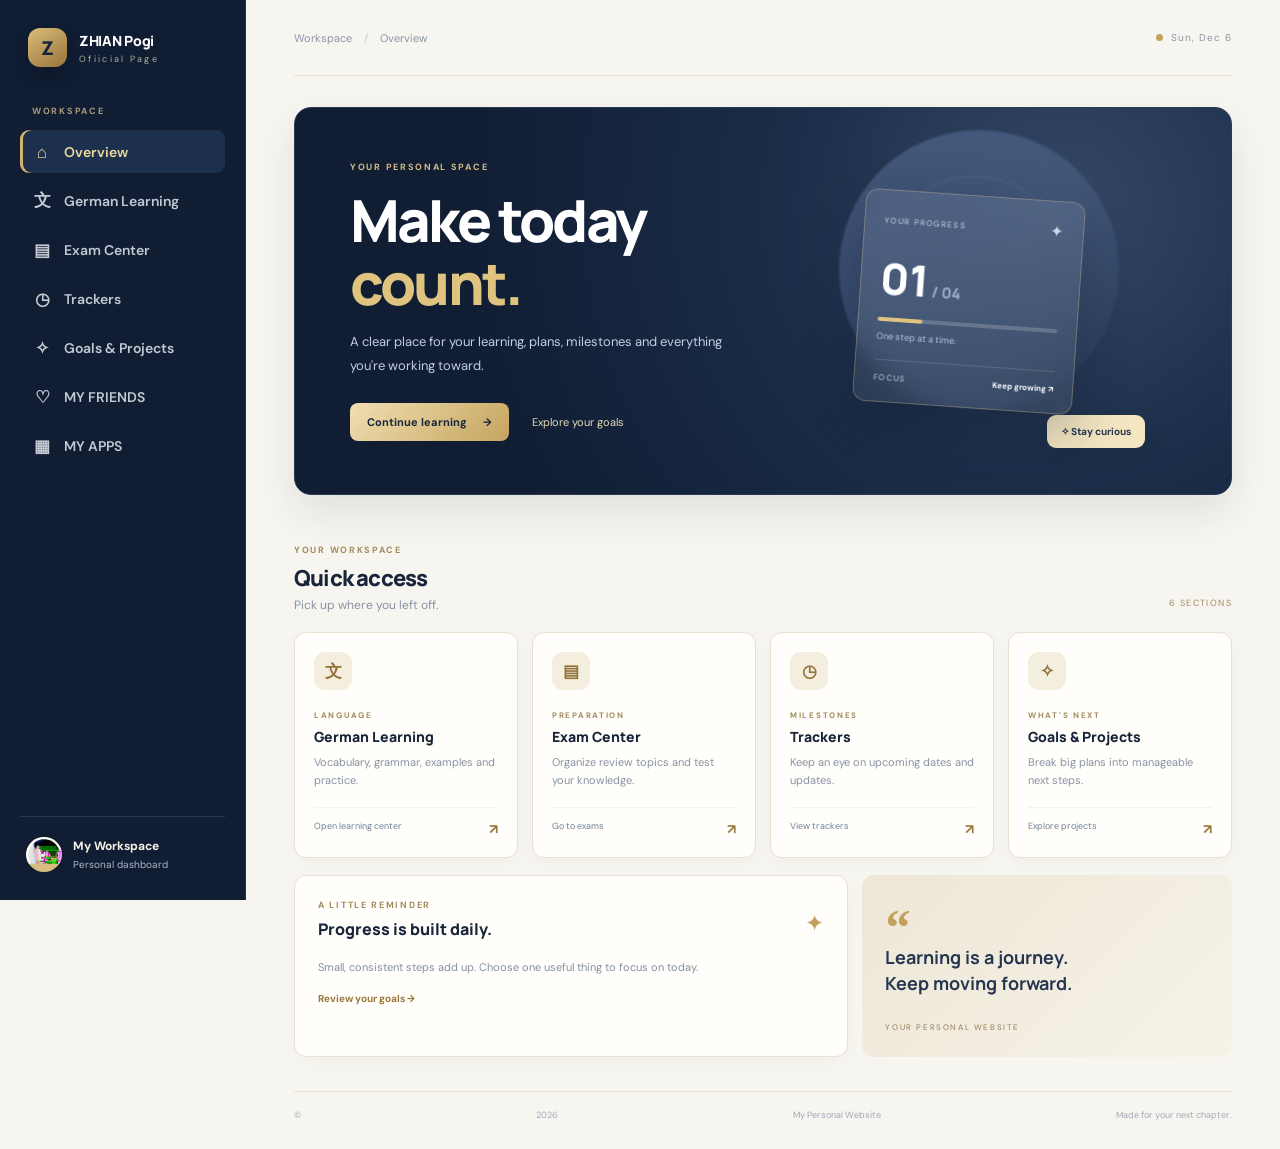
==== commit ce5f5108: "Refresh portal branding styles" ====
--- a/index.html
+++ b/index.html
@@ -3,7 +3,7 @@
 <head>
   <meta charset="utf-8"><meta name="viewport" content="width=device-width, initial-scale=1">
   <meta name="description" content="My Personal Website — a personal hub for learning, exams, trackers and goals.">
-  <title>My Personal Website</title><link rel="stylesheet" href="assets/style.css?v=4">
+  <title>My Personal Website</title><link rel="stylesheet" href="assets/style.css?v=7">
 </head>
 <body>
 <div class="shell">
--- a/assets/style.css
+++ b/assets/style.css
@@ -150,3 +150,8 @@
 .app-viewer[data-theme="violet"] .app-frame-wrap{background:#191329}
 .app-viewer[data-theme="violet"] .app-tool-button{background:#3b2c59;border-color:#6b5491;color:#f1e9ff}
 @media(max-width:760px){.app-theme-control{width:100%;justify-content:space-between}.app-theme-control select{flex:1;max-width:none}}
+
+
+/* User profile photo in sidebar */
+.sidebar-bottom .avatar{overflow:hidden;flex:0 0 36px}
+.sidebar-bottom .avatar img{display:block;width:100%;height:100%;object-fit:cover;border-radius:50%}
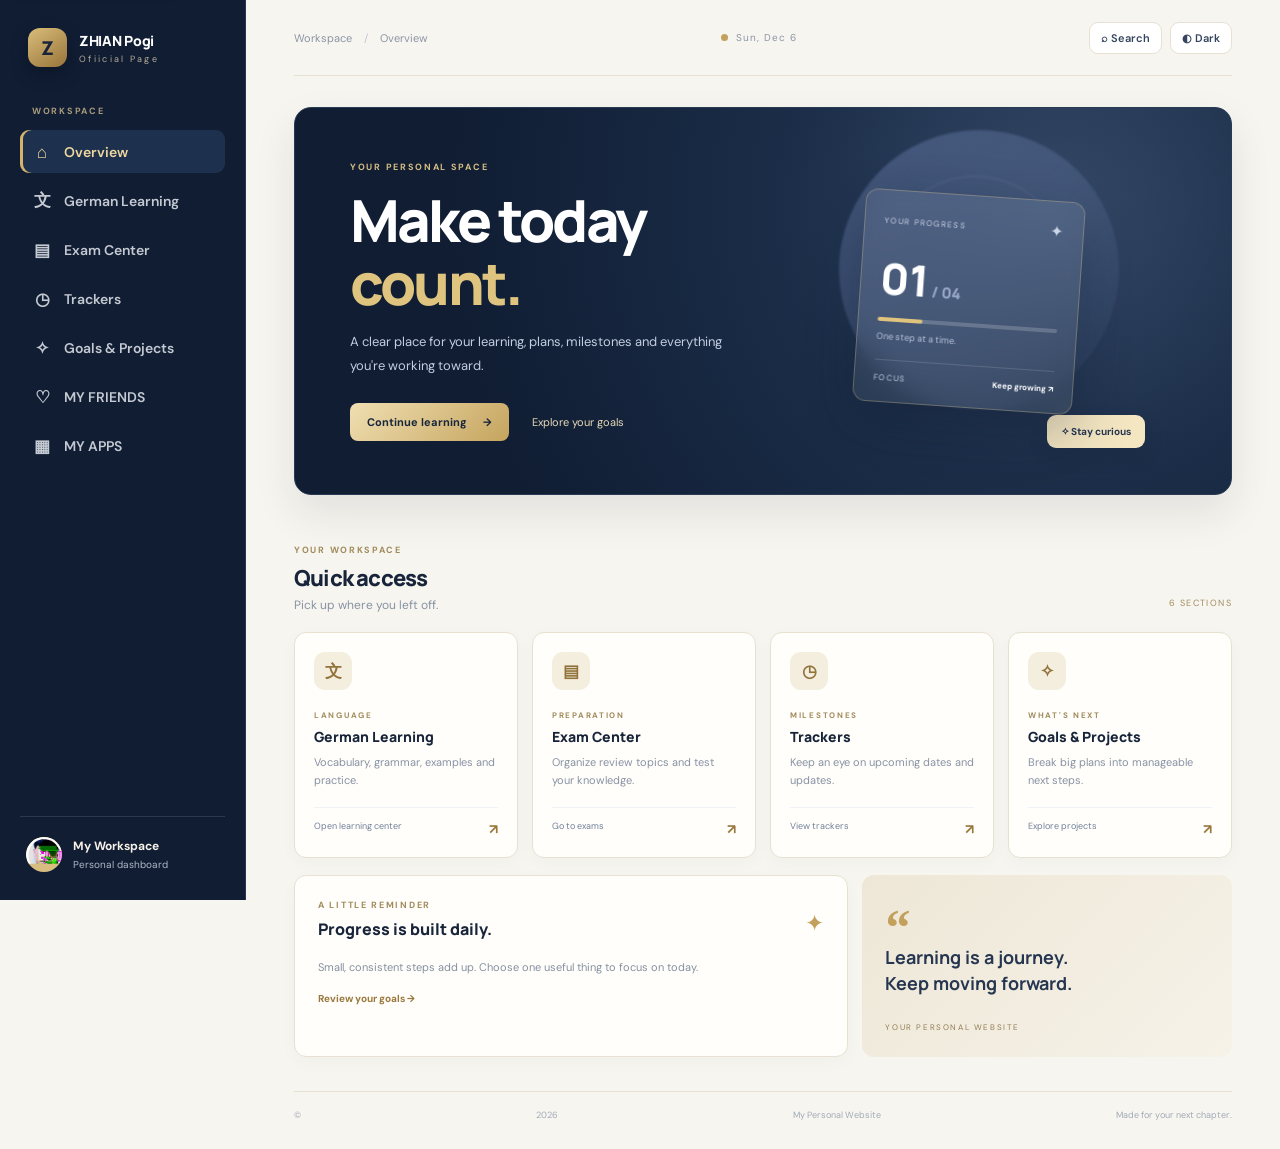
==== commit 378f203f: "Load refreshed site styles and workspace tools" ====
--- a/index.html
+++ b/index.html
@@ -2,8 +2,8 @@
 <html lang="en">
 <head>
   <meta charset="utf-8"><meta name="viewport" content="width=device-width, initial-scale=1">
-  <meta name="description" content="My Personal Website — a personal hub for learning, exams, trackers and goals.">
-  <title>My Personal Website</title><link rel="stylesheet" href="assets/style.css?v=7">
+  <meta name="description" content="A personal workspace for German learning, study planning, projects and milestones.">
+  <title>ZHIAN Pogi Ofiicial Page | Personal Workspace</title><link rel="stylesheet" href="assets/style.css?v=8">
 </head>
 <body>
 <div class="shell">
@@ -37,4 +37,4 @@
     <section class="bottom-grid"><div class="panel"><div class="panel-head"><div><div class="eyebrow dark">A LITTLE REMINDER</div><h3>Progress is built daily.</h3></div><span class="spark">✦</span></div><p>Small, consistent steps add up. Choose one useful thing to focus on today.</p><a class="inline-link" href="goals.html">Review your goals →</a></div><div class="quote-panel"><div class="quote-mark">“</div><blockquote>Learning is a journey.<br>Keep moving forward.</blockquote><span>YOUR PERSONAL WEBSITE</span></div></section>
     <footer>© <span class="year"></span> My Personal Website <span>Made for your next chapter.</span></footer>
   </main>
-</div><script src="assets/app.js?v=3"></script></body></html>+</div><script src="assets/app.js?v=4"></script></body></html>
--- a/assets/style.css
+++ b/assets/style.css
@@ -155,3 +155,62 @@
 /* User profile photo in sidebar */
 .sidebar-bottom .avatar{overflow:hidden;flex:0 0 36px}
 .sidebar-bottom .avatar img{display:block;width:100%;height:100%;object-fit:cover;border-radius:50%}
+
+
+/* 2026 usability upgrade: responsive navigation, readable dark mode and accessible focus */
+:focus-visible{outline:3px solid #d3ad61;outline-offset:3px}
+.skip-link{position:fixed;left:12px;top:-60px;z-index:1000;background:#fff;color:#17243a;padding:12px 16px;border-radius:8px;box-shadow:0 4px 20px #0002}
+.skip-link:focus{top:12px}
+.global-tools{display:flex;align-items:center;gap:8px}
+.global-tool{border:1px solid var(--line);background:#fff;color:#34445e;border-radius:9px;padding:8px 11px;font:600 11px 'DM Sans',sans-serif;cursor:pointer}
+.global-tool:hover{border-color:#b99555;background:#faf8f2}
+.site-search-dialog{width:min(560px,calc(100% - 28px));border:1px solid #dce2eb;border-radius:16px;padding:0;box-shadow:0 24px 80px #07132655;color:#17243a}
+.site-search-dialog::backdrop{background:#09142699;backdrop-filter:blur(3px)}
+.search-dialog-inner{padding:20px}
+.search-dialog-head{display:flex;justify-content:space-between;align-items:center;margin-bottom:14px}
+.search-dialog-head strong{font:800 17px Manrope}
+.search-dialog-head button{border:0;background:#f0f3f8;border-radius:8px;padding:7px 10px;cursor:pointer}
+.site-search-input{width:100%;padding:14px;border:1px solid #cfd7e3;border-radius:10px;font:14px 'DM Sans',sans-serif}
+.site-search-results{display:grid;gap:6px;margin-top:12px;max-height:48vh;overflow:auto}
+.site-search-results a{padding:11px 12px;border-radius:9px;text-decoration:none;color:#263a59;background:#f5f7fa;display:flex;justify-content:space-between;gap:10px}
+.site-search-results a:hover{background:#e9eef7}
+.search-hint{font-size:11px;color:#778397;margin:12px 2px 0}
+.mobile-menu-toggle{display:none}
+body[data-theme="dark"]{--ink:#edf2fa;--muted:#aab6c8;--line:#2a3850;--bg:#0c1525;background:var(--bg);color:var(--ink)}
+body[data-theme="dark"] .sidebar{background:#111d30;border-color:#26364f}
+body[data-theme="dark"] .brand,body[data-theme="dark"] .sidebar-bottom b{color:#edf2fa}
+body[data-theme="dark"] .nav a{color:#b2bfd2}
+body[data-theme="dark"] .nav a:hover,body[data-theme="dark"] .nav a.active{background:#1d2c44;color:#f4e4bd}
+body[data-theme="dark"] .main,body[data-theme="dark"] .topbar{color:#dce5f2}
+body[data-theme="dark"] .panel,body[data-theme="dark"] .feature-card,body[data-theme="dark"] .topic-card,body[data-theme="dark"] .stat-card,body[data-theme="dark"] .step-card,body[data-theme="dark"] .tracker-side,body[data-theme="dark"] .messenger-list,body[data-theme="dark"] .messenger-chat,body[data-theme="dark"] .bottom-grid>.panel{background:#142238;border-color:#2a3a53;color:#e8eef8}
+body[data-theme="dark"] .section-head p,body[data-theme="dark"] .feature-card p,body[data-theme="dark"] .topic-card p,body[data-theme="dark"] .step-card p,body[data-theme="dark"] .muted,body[data-theme="dark"] .sidebar-bottom small{color:#aab7ca}
+body[data-theme="dark"] .global-tool{background:#1a2b43;color:#eaf0fa;border-color:#344762}
+body[data-theme="dark"] input,body[data-theme="dark"] textarea,body[data-theme="dark"] select{background:#0f1b2d;color:#edf2fa;border-color:#3a4b65}
+body[data-theme="dark"] .callout,body[data-theme="dark"] .unit-note{background:#202e42;color:#e9dfc9}
+body[data-theme="dark"] footer{color:#9eabc0}
+@media(max-width:900px){
+ .sidebar{transform:translateX(-105%);transition:transform .22s ease;box-shadow:12px 0 35px #07132622}
+ body.nav-open .sidebar{transform:translateX(0)}
+ .main{margin-left:0;padding:0 22px 24px}
+ .mobile-menu-toggle{display:inline-flex}
+ .topbar{gap:10px}
+ .top-actions{margin-left:auto}
+ .hero{padding:38px 28px;min-height:300px}
+ .hero-art{right:-5%;opacity:.65}
+}
+@media(max-width:560px){
+ .main{padding:0 14px 20px}
+ .topbar{height:64px}
+ .breadcrumb{font-size:10px}
+ .global-tools{gap:5px}
+ .global-tool{padding:8px;font-size:10px}
+ .hero{margin:18px 0 34px;padding:30px 22px;min-height:290px}
+ .hero-art{right:-24%;opacity:.3}
+ .hero-copy{max-width:100%}
+ .hero-actions{flex-wrap:wrap;gap:13px}
+ .section-head{align-items:flex-start;gap:10px}
+ .section-note{display:none}
+ .card-grid,.topic-grid,.steps-grid,.stats-row,.tracker-grid,.bottom-grid{grid-template-columns:1fr!important}
+ .page-hero h1{font-size:38px}
+}
+@media(prefers-reduced-motion:reduce){*,*::before,*::after{scroll-behavior:auto!important;animation-duration:.01ms!important;transition-duration:.01ms!important}}
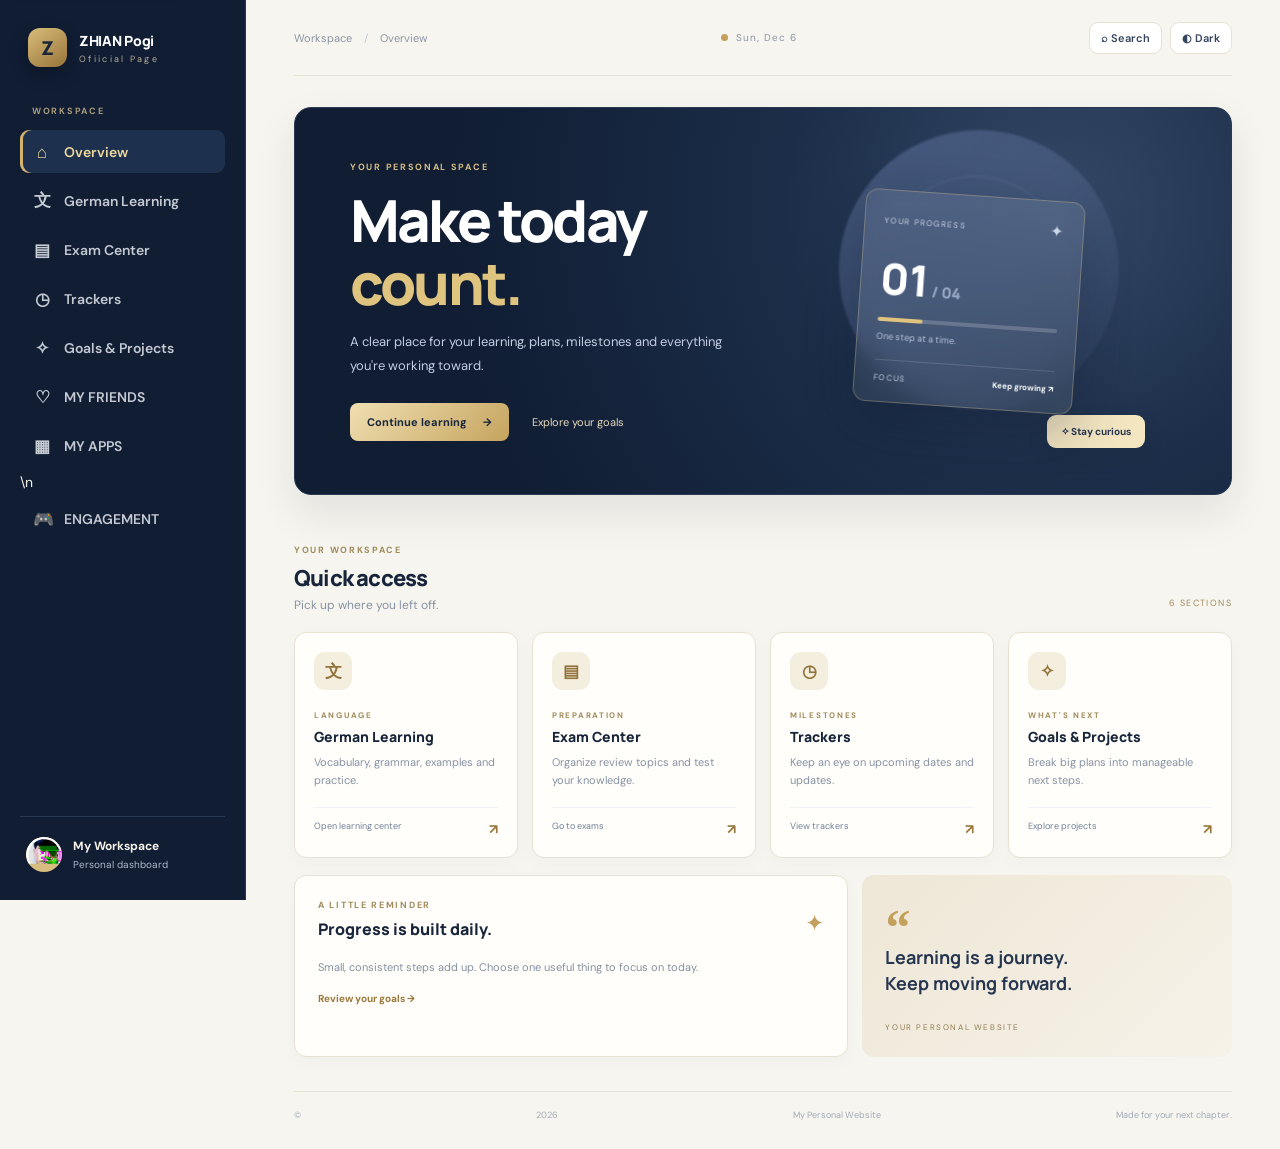
==== commit 9c27aa36: "Add Engagement Arcade to sidebar navigation" ====
--- a/index.html
+++ b/index.html
@@ -17,7 +17,7 @@
       <a href="trackers.html"><span>◷</span> Trackers</a>
       <a href="goals.html"><span>✧</span> Goals & Projects</a>
       <a href="friends.html"><span>♡</span> MY FRIENDS</a>
-      <a href="apps.html"><span>▦</span> MY APPS</a>
+      <a href="apps.html"><span>▦</span> MY APPS</a>\n      <a href="games.html"><span>🎮</span> ENGAGEMENT</a>
     </nav>
     <div class="sidebar-bottom"><div class="avatar"><img src="assets/zhian-profile.svg" alt="Profile photo"></div><div><b>My Workspace</b><small>Personal dashboard</small></div></div>
   </aside>
